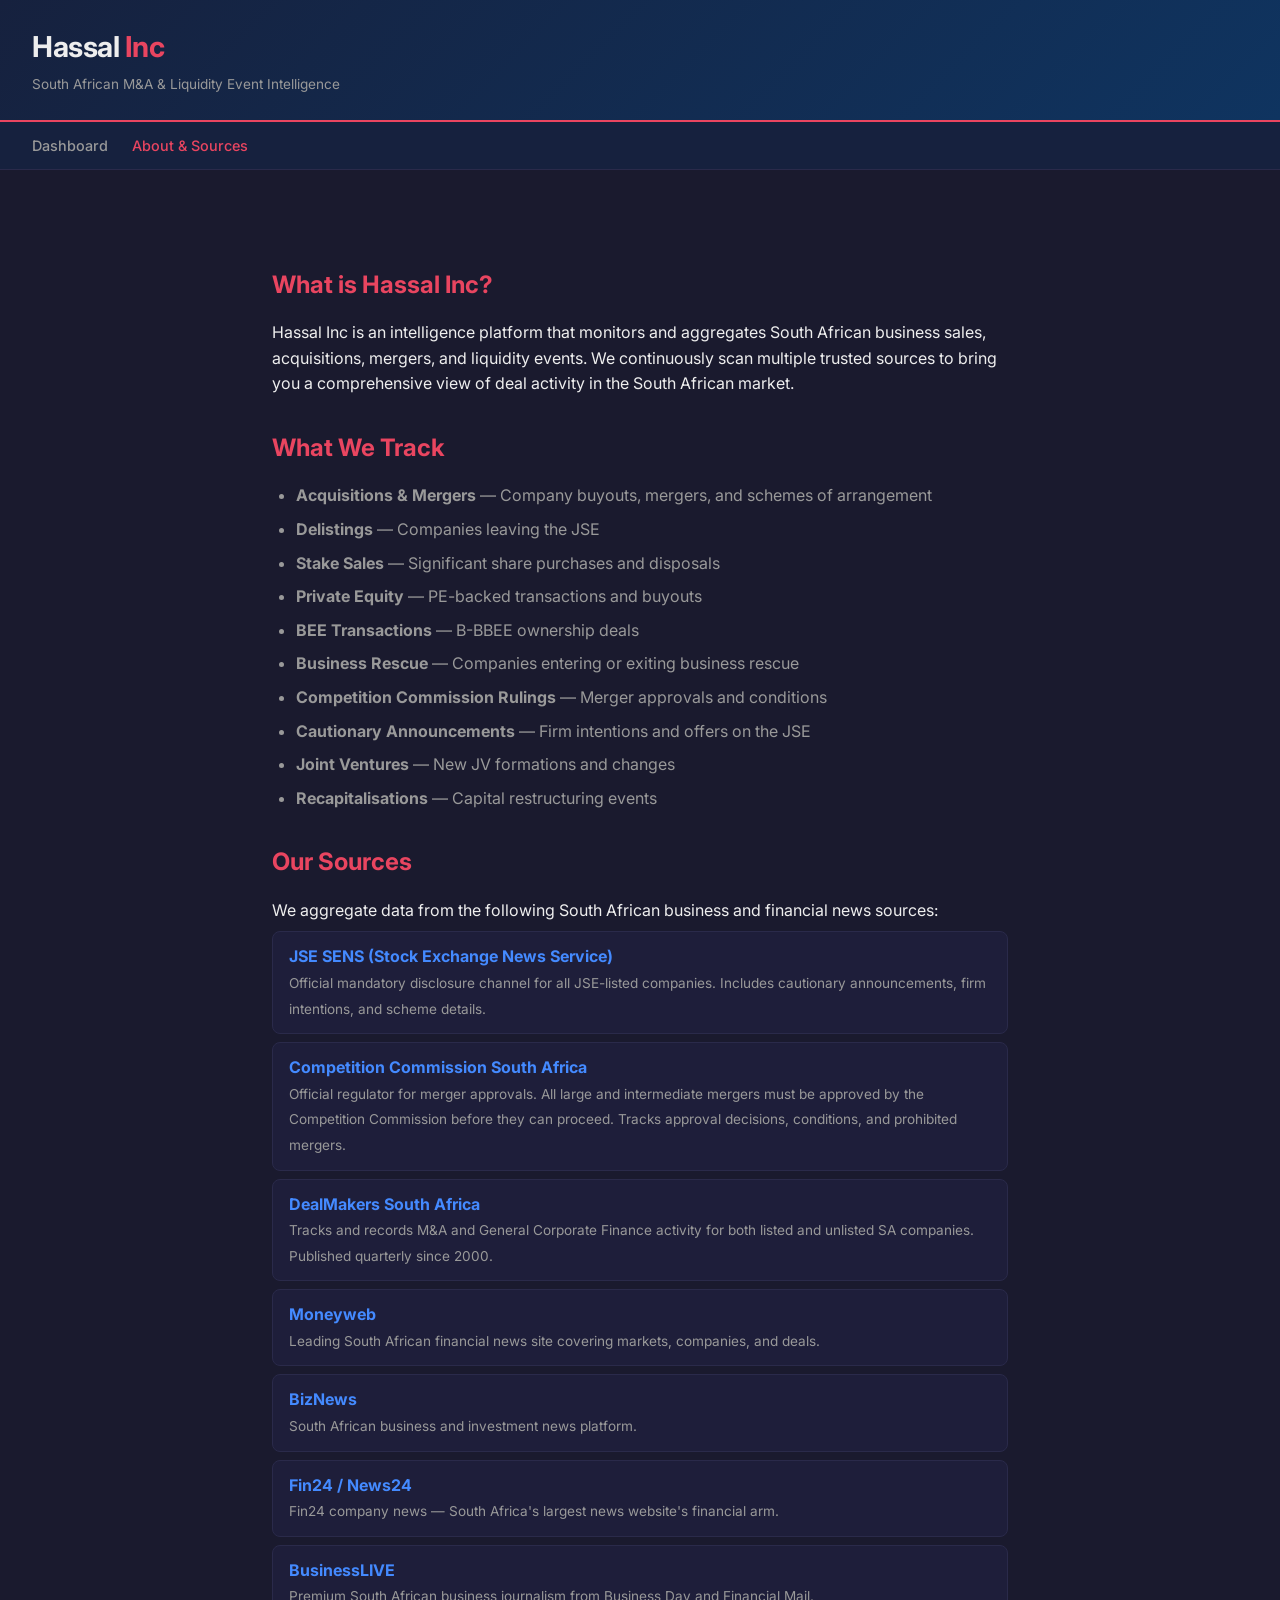
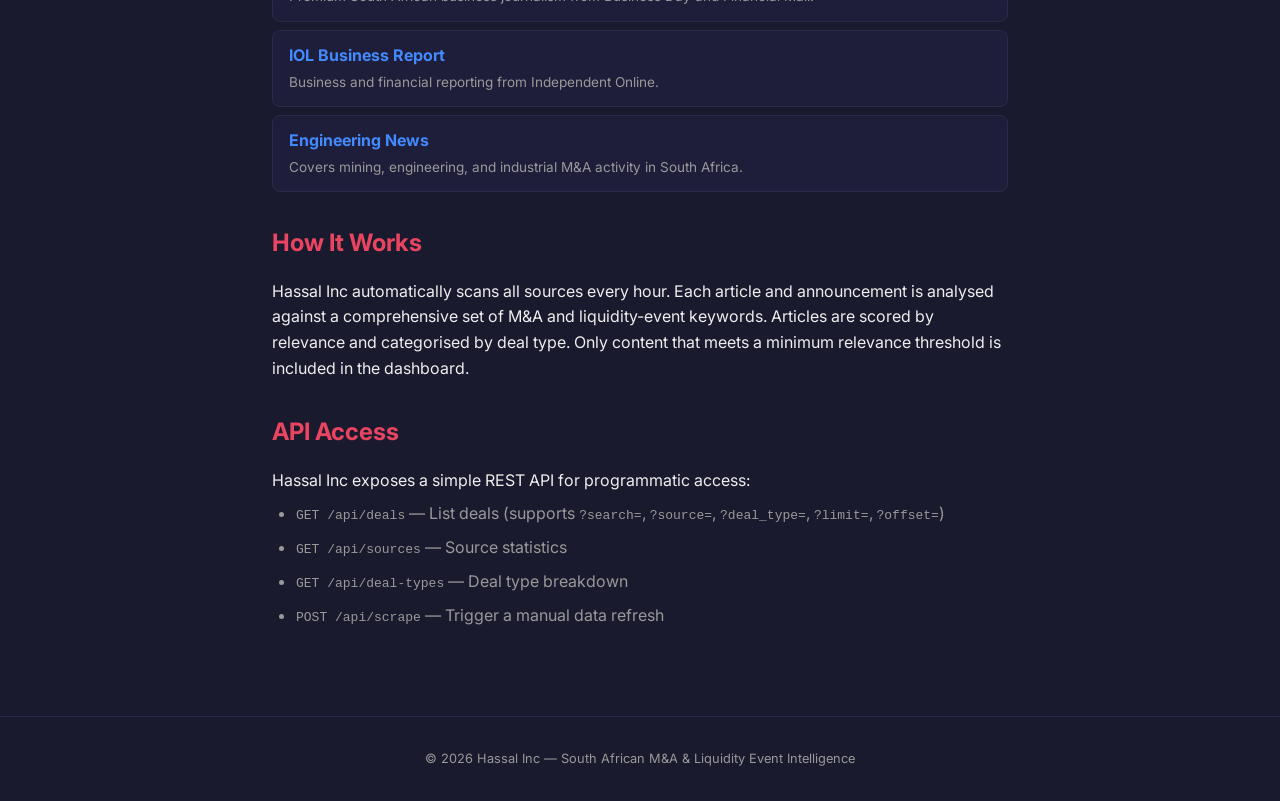
==== templates/about.html @ afd185d8 "Initial commit — Hassal Inc SA M&A Monitor FastAPI web app that scrapes South African business news " ====
<!DOCTYPE html>
<html lang="en">
<head>
    <meta charset="UTF-8">
    <meta name="viewport" content="width=device-width, initial-scale=1.0">
    <title>About — Hassal Inc</title>
    <link rel="stylesheet" href="/static/style.css">
    <link href="https://fonts.googleapis.com/css2?family=Inter:wght@400;500;600;700&display=swap" rel="stylesheet">
</head>
<body>
    <header class="header">
        <div>
            <h1>Hassal <span>Inc</span></h1>
            <div class="subtitle">South African M&amp;A &amp; Liquidity Event Intelligence</div>
        </div>
    </header>

    <nav>
        <a href="/">Dashboard</a>
        <a href="/about" class="active">About &amp; Sources</a>
    </nav>

    <div class="about-content">
        <h2>What is Hassal Inc?</h2>
        <p>
            Hassal Inc is an intelligence platform that monitors and aggregates South African
            business sales, acquisitions, mergers, and liquidity events. We continuously scan
            multiple trusted sources to bring you a comprehensive view of deal activity in
            the South African market.
        </p>

        <h2>What We Track</h2>
        <ul>
            <li><strong>Acquisitions &amp; Mergers</strong> — Company buyouts, mergers, and schemes of arrangement</li>
            <li><strong>Delistings</strong> — Companies leaving the JSE</li>
            <li><strong>Stake Sales</strong> — Significant share purchases and disposals</li>
            <li><strong>Private Equity</strong> — PE-backed transactions and buyouts</li>
            <li><strong>BEE Transactions</strong> — B-BBEE ownership deals</li>
            <li><strong>Business Rescue</strong> — Companies entering or exiting business rescue</li>
            <li><strong>Competition Commission Rulings</strong> — Merger approvals and conditions</li>
            <li><strong>Cautionary Announcements</strong> — Firm intentions and offers on the JSE</li>
            <li><strong>Joint Ventures</strong> — New JV formations and changes</li>
            <li><strong>Recapitalisations</strong> — Capital restructuring events</li>
        </ul>

        <h2>Our Sources</h2>
        <p>We aggregate data from the following South African business and financial news sources:</p>

        <a class="source-link" href="https://www.jse.co.za/sens/sens-search" target="_blank">
            <strong>JSE SENS (Stock Exchange News Service)</strong><br>
            <span style="color: var(--text-muted); font-size: 0.85rem;">
                Official mandatory disclosure channel for all JSE-listed companies.
                Includes cautionary announcements, firm intentions, and scheme details.
            </span>
        </a>

        <a class="source-link" href="https://www.compcom.co.za/mergers-and-acquisitions/" target="_blank">
            <strong>Competition Commission South Africa</strong><br>
            <span style="color: var(--text-muted); font-size: 0.85rem;">
                Official regulator for merger approvals. All large and intermediate mergers
                must be approved by the Competition Commission before they can proceed.
                Tracks approval decisions, conditions, and prohibited mergers.
            </span>
        </a>

        <a class="source-link" href="https://www.dealmakerssouthafrica.com/" target="_blank">
            <strong>DealMakers South Africa</strong><br>
            <span style="color: var(--text-muted); font-size: 0.85rem;">
                Tracks and records M&amp;A and General Corporate Finance activity for
                both listed and unlisted SA companies. Published quarterly since 2000.
            </span>
        </a>

        <a class="source-link" href="https://www.moneyweb.co.za/" target="_blank">
            <strong>Moneyweb</strong><br>
            <span style="color: var(--text-muted); font-size: 0.85rem;">
                Leading South African financial news site covering markets, companies, and deals.
            </span>
        </a>

        <a class="source-link" href="https://www.biznews.com/" target="_blank">
            <strong>BizNews</strong><br>
            <span style="color: var(--text-muted); font-size: 0.85rem;">
                South African business and investment news platform.
            </span>
        </a>

        <a class="source-link" href="https://www.news24.com/fin24/companies" target="_blank">
            <strong>Fin24 / News24</strong><br>
            <span style="color: var(--text-muted); font-size: 0.85rem;">
                Fin24 company news — South Africa's largest news website's financial arm.
            </span>
        </a>

        <a class="source-link" href="https://www.businesslive.co.za/" target="_blank">
            <strong>BusinessLIVE</strong><br>
            <span style="color: var(--text-muted); font-size: 0.85rem;">
                Premium South African business journalism from Business Day and Financial Mail.
            </span>
        </a>

        <a class="source-link" href="https://www.iol.co.za/business-report" target="_blank">
            <strong>IOL Business Report</strong><br>
            <span style="color: var(--text-muted); font-size: 0.85rem;">
                Business and financial reporting from Independent Online.
            </span>
        </a>

        <a class="source-link" href="https://www.engineeringnews.co.za/" target="_blank">
            <strong>Engineering News</strong><br>
            <span style="color: var(--text-muted); font-size: 0.85rem;">
                Covers mining, engineering, and industrial M&amp;A activity in South Africa.
            </span>
        </a>

        <h2>How It Works</h2>
        <p>
            Hassal Inc automatically scans all sources every hour. Each article and announcement
            is analysed against a comprehensive set of M&amp;A and liquidity-event keywords.
            Articles are scored by relevance and categorised by deal type. Only content that
            meets a minimum relevance threshold is included in the dashboard.
        </p>

        <h2>API Access</h2>
        <p>Hassal Inc exposes a simple REST API for programmatic access:</p>
        <ul>
            <li><code>GET /api/deals</code> — List deals (supports <code>?search=</code>, <code>?source=</code>, <code>?deal_type=</code>, <code>?limit=</code>, <code>?offset=</code>)</li>
            <li><code>GET /api/sources</code> — Source statistics</li>
            <li><code>GET /api/deal-types</code> — Deal type breakdown</li>
            <li><code>POST /api/scrape</code> — Trigger a manual data refresh</li>
        </ul>
    </div>

    <footer class="footer">
        <p>&copy; 2026 Hassal Inc &mdash; South African M&amp;A &amp; Liquidity Event Intelligence</p>
    </footer>
</body>
</html>
---- static/style.css ----
:root {
    --primary: #1a1a2e;
    --secondary: #16213e;
    --accent: #0f3460;
    --highlight: #e94560;
    --text: #eee;
    --text-muted: #999;
    --card-bg: #1e1e3a;
    --border: #2a2a4a;
    --green: #00c853;
    --orange: #ff9100;
    --blue: #448aff;
}

* { margin: 0; padding: 0; box-sizing: border-box; }

body {
    font-family: 'Inter', -apple-system, BlinkMacSystemFont, 'Segoe UI', sans-serif;
    background: var(--primary);
    color: var(--text);
    line-height: 1.6;
}

a { color: var(--blue); text-decoration: none; }
a:hover { text-decoration: underline; }

/* Header */
.header {
    background: linear-gradient(135deg, var(--secondary), var(--accent));
    border-bottom: 2px solid var(--highlight);
    padding: 1.5rem 2rem;
    display: flex;
    justify-content: space-between;
    align-items: center;
}

.header h1 {
    font-size: 1.8rem;
    font-weight: 700;
    letter-spacing: -0.5px;
}

.header h1 span {
    color: var(--highlight);
}

.header .subtitle {
    color: var(--text-muted);
    font-size: 0.85rem;
    margin-top: 0.25rem;
}

.header-right {
    text-align: right;
    font-size: 0.85rem;
    color: var(--text-muted);
}

.header-right .last-updated {
    margin-bottom: 0.5rem;
}

.btn {
    display: inline-block;
    padding: 0.5rem 1.2rem;
    border-radius: 6px;
    border: none;
    cursor: pointer;
    font-size: 0.85rem;
    font-weight: 600;
    transition: all 0.2s;
}

.btn-primary {
    background: var(--highlight);
    color: white;
}

.btn-primary:hover {
    background: #d63050;
    text-decoration: none;
}

.btn-outline {
    background: transparent;
    border: 1px solid var(--border);
    color: var(--text);
}

.btn-outline:hover {
    border-color: var(--highlight);
}

/* Nav */
nav {
    background: var(--secondary);
    padding: 0.75rem 2rem;
    display: flex;
    gap: 1.5rem;
    border-bottom: 1px solid var(--border);
}

nav a {
    color: var(--text-muted);
    font-size: 0.9rem;
    font-weight: 500;
    transition: color 0.2s;
}

nav a:hover, nav a.active {
    color: var(--highlight);
    text-decoration: none;
}

/* Stats bar */
.stats-bar {
    display: grid;
    grid-template-columns: repeat(auto-fit, minmax(200px, 1fr));
    gap: 1rem;
    padding: 1.5rem 2rem;
}

.stat-card {
    background: var(--card-bg);
    border: 1px solid var(--border);
    border-radius: 10px;
    padding: 1.25rem;
    text-align: center;
}

.stat-card .number {
    font-size: 2rem;
    font-weight: 700;
    color: var(--highlight);
}

.stat-card .label {
    font-size: 0.8rem;
    color: var(--text-muted);
    text-transform: uppercase;
    letter-spacing: 0.5px;
    margin-top: 0.25rem;
}

/* Main content */
.container {
    max-width: 1400px;
    margin: 0 auto;
    padding: 1.5rem 2rem;
}

/* Filters */
.filters {
    display: flex;
    gap: 1rem;
    margin-bottom: 1.5rem;
    flex-wrap: wrap;
    align-items: center;
}

.filters input,
.filters select {
    background: var(--card-bg);
    border: 1px solid var(--border);
    color: var(--text);
    padding: 0.6rem 1rem;
    border-radius: 8px;
    font-size: 0.9rem;
}

.filters input:focus,
.filters select:focus {
    outline: none;
    border-color: var(--highlight);
}

.filters input {
    flex: 1;
    min-width: 250px;
}

/* Deal cards */
.deals-grid {
    display: flex;
    flex-direction: column;
    gap: 1rem;
}

.deal-card {
    background: var(--card-bg);
    border: 1px solid var(--border);
    border-radius: 10px;
    padding: 1.25rem 1.5rem;
    transition: border-color 0.2s, transform 0.1s;
}

.deal-card:hover {
    border-color: var(--highlight);
    transform: translateY(-1px);
}

.deal-card .deal-header {
    display: flex;
    justify-content: space-between;
    align-items: flex-start;
    gap: 1rem;
    margin-bottom: 0.75rem;
}

.deal-card .deal-title {
    font-size: 1.05rem;
    font-weight: 600;
    flex: 1;
}

.deal-card .deal-title a {
    color: var(--text);
}

.deal-card .deal-title a:hover {
    color: var(--highlight);
}

.deal-card .deal-meta {
    display: flex;
    gap: 0.75rem;
    flex-wrap: wrap;
    margin-bottom: 0.5rem;
}

.badge {
    display: inline-block;
    padding: 0.2rem 0.6rem;
    border-radius: 4px;
    font-size: 0.75rem;
    font-weight: 600;
    text-transform: uppercase;
    letter-spacing: 0.3px;
}

.badge-type {
    background: rgba(233, 69, 96, 0.15);
    color: var(--highlight);
    border: 1px solid rgba(233, 69, 96, 0.3);
}

.badge-source {
    background: rgba(68, 138, 255, 0.15);
    color: var(--blue);
    border: 1px solid rgba(68, 138, 255, 0.3);
}

.badge-score {
    background: rgba(0, 200, 83, 0.15);
    color: var(--green);
    border: 1px solid rgba(0, 200, 83, 0.3);
}

.deal-card .deal-summary {
    color: var(--text-muted);
    font-size: 0.9rem;
    line-height: 1.5;
    margin-bottom: 0.5rem;
}

.deal-card .deal-footer {
    display: flex;
    justify-content: space-between;
    align-items: center;
    font-size: 0.8rem;
    color: var(--text-muted);
}

.deal-card .companies {
    color: var(--orange);
    font-weight: 500;
}

.deal-card .keywords {
    font-size: 0.78rem;
    color: var(--text-muted);
    opacity: 0.7;
}

/* Sources sidebar / section */
.layout {
    display: grid;
    grid-template-columns: 1fr 300px;
    gap: 2rem;
}

.sidebar {
    position: sticky;
    top: 1rem;
    height: fit-content;
}

.sidebar-card {
    background: var(--card-bg);
    border: 1px solid var(--border);
    border-radius: 10px;
    padding: 1.25rem;
    margin-bottom: 1rem;
}

.sidebar-card h3 {
    font-size: 0.9rem;
    text-transform: uppercase;
    letter-spacing: 0.5px;
    color: var(--text-muted);
    margin-bottom: 1rem;
    padding-bottom: 0.5rem;
    border-bottom: 1px solid var(--border);
}

.source-item {
    display: flex;
    justify-content: space-between;
    padding: 0.5rem 0;
    border-bottom: 1px solid rgba(42, 42, 74, 0.5);
    font-size: 0.85rem;
}

.source-item:last-child { border-bottom: none; }

.source-item .count {
    color: var(--highlight);
    font-weight: 600;
}

/* About page */
.about-content {
    max-width: 800px;
    margin: 2rem auto;
    padding: 2rem;
}

.about-content h2 {
    color: var(--highlight);
    margin: 2rem 0 1rem;
}

.about-content ul {
    padding-left: 1.5rem;
    margin: 0.5rem 0;
}

.about-content li {
    margin: 0.5rem 0;
    color: var(--text-muted);
}

.source-link {
    display: block;
    padding: 0.75rem 1rem;
    background: var(--card-bg);
    border: 1px solid var(--border);
    border-radius: 8px;
    margin: 0.5rem 0;
    transition: border-color 0.2s;
}

.source-link:hover {
    border-color: var(--highlight);
    text-decoration: none;
}

/* Footer */
.footer {
    text-align: center;
    padding: 2rem;
    color: var(--text-muted);
    font-size: 0.8rem;
    border-top: 1px solid var(--border);
    margin-top: 3rem;
}

/* Responsive */
@media (max-width: 900px) {
    .layout {
        grid-template-columns: 1fr;
    }
    .header {
        flex-direction: column;
        gap: 1rem;
    }
    .header-right { text-align: left; }
    .stats-bar { grid-template-columns: repeat(2, 1fr); }
}

@media (max-width: 600px) {
    .stats-bar { grid-template-columns: 1fr; }
    .filters { flex-direction: column; }
    .container { padding: 1rem; }
}

/* Loading spinner */
.spinner {
    display: inline-block;
    width: 16px;
    height: 16px;
    border: 2px solid var(--border);
    border-top-color: var(--highlight);
    border-radius: 50%;
    animation: spin 0.6s linear infinite;
    margin-left: 0.5rem;
    vertical-align: middle;
}

@keyframes spin {
    to { transform: rotate(360deg); }
}

/* Empty state */
.empty-state {
    text-align: center;
    padding: 4rem 2rem;
    color: var(--text-muted);
}

.empty-state h3 {
    font-size: 1.2rem;
    margin-bottom: 0.5rem;
    color: var(--text);
}
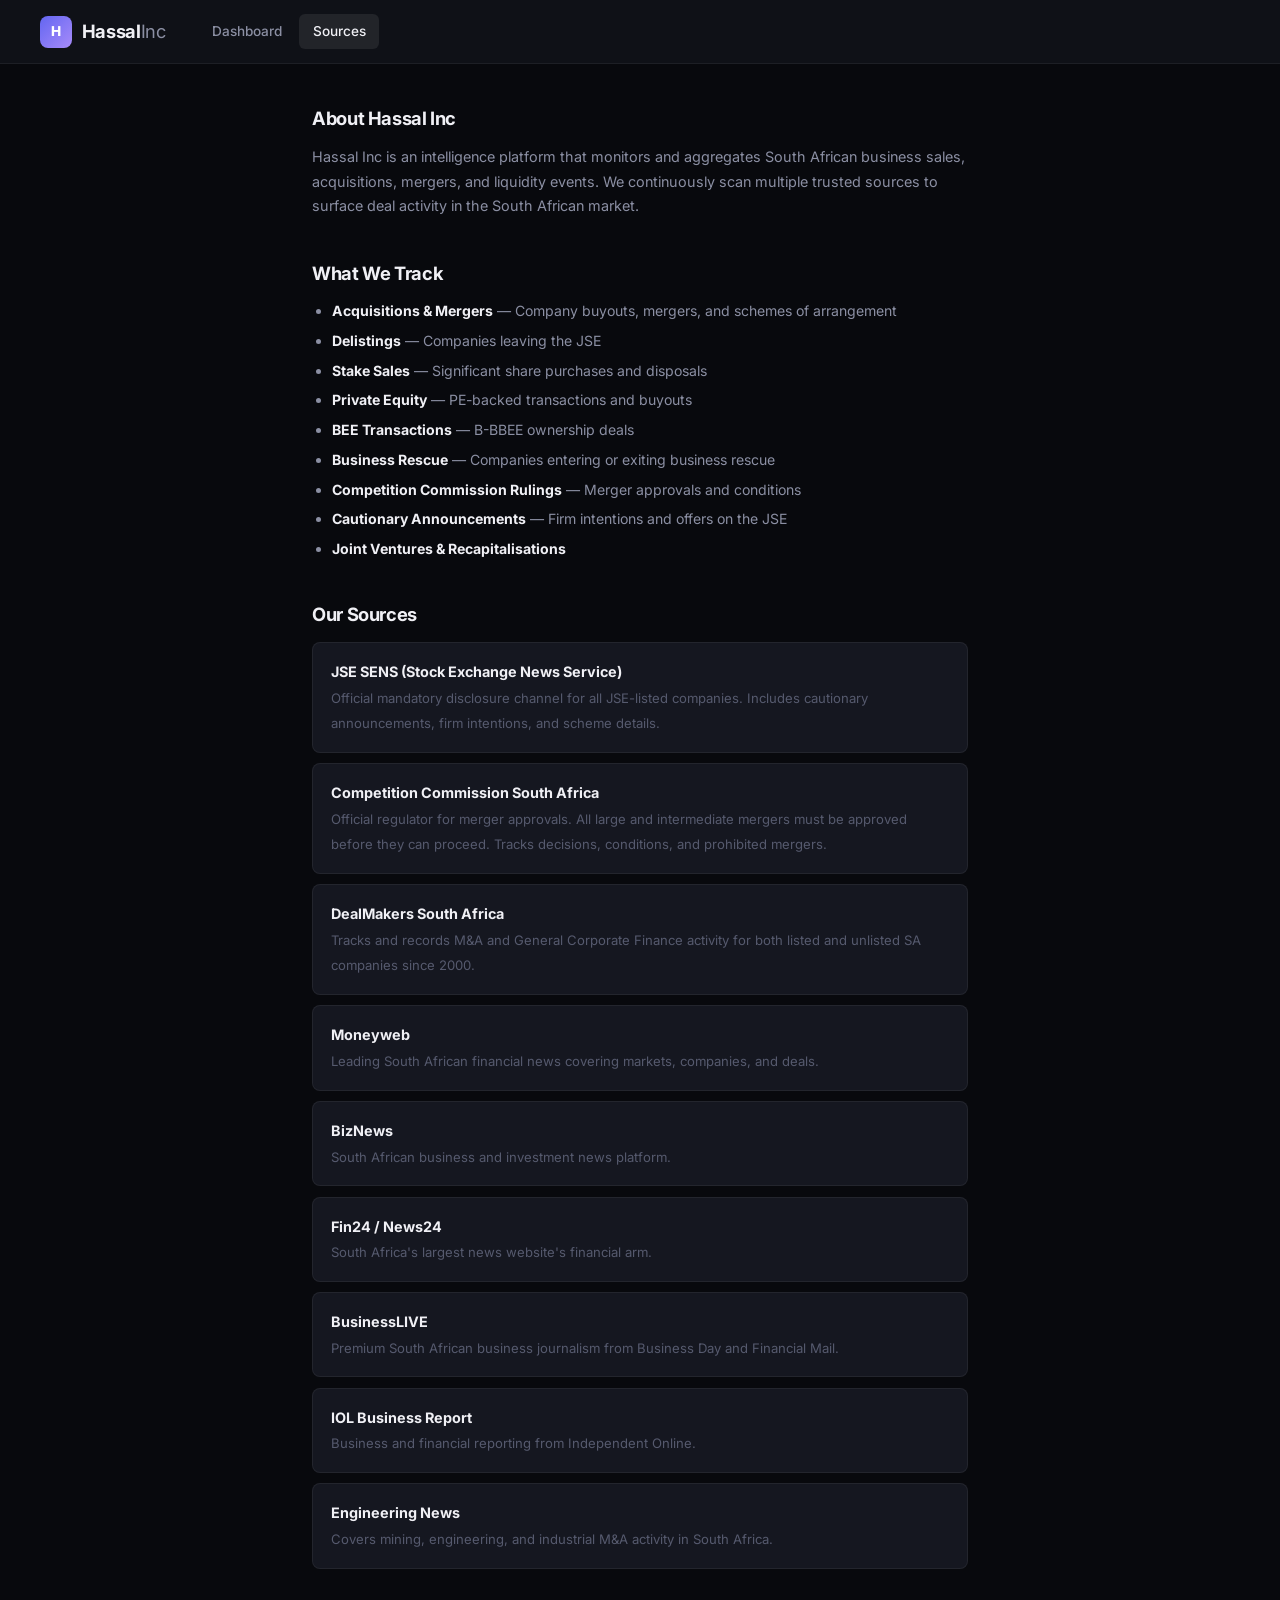
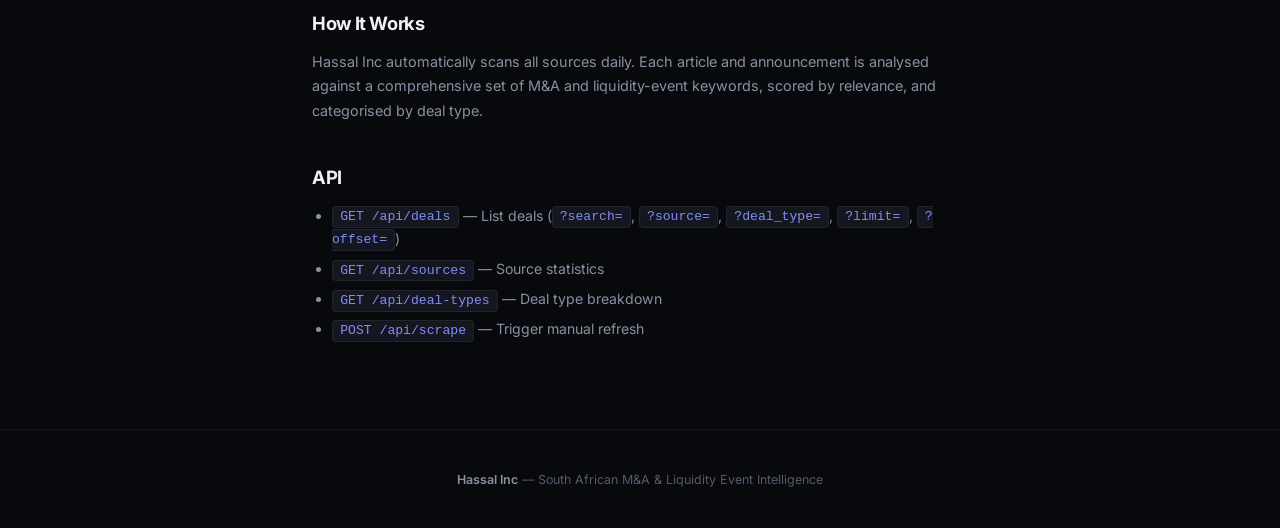
==== commit 3c74e618: "Redesign UI: dark modern dashboard with polished layout - New colour palette (deep navy/slate with i" ====
--- a/templates/about.html
+++ b/templates/about.html
@@ -3,136 +3,109 @@
 <head>
     <meta charset="UTF-8">
     <meta name="viewport" content="width=device-width, initial-scale=1.0">
-    <title>About — Hassal Inc</title>
+    <title>Sources — Hassal Inc</title>
     <link rel="stylesheet" href="/static/style.css">
-    <link href="https://fonts.googleapis.com/css2?family=Inter:wght@400;500;600;700&display=swap" rel="stylesheet">
 </head>
 <body>
     <header class="header">
-        <div>
-            <h1>Hassal <span>Inc</span></h1>
-            <div class="subtitle">South African M&amp;A &amp; Liquidity Event Intelligence</div>
+        <div class="header-left">
+            <a href="/" class="logo">
+                <div class="logo-mark">H</div>
+                <div class="logo-text">Hassal<span>Inc</span></div>
+            </a>
+            <nav>
+                <a href="/">Dashboard</a>
+                <a href="/about" class="active">Sources</a>
+            </nav>
         </div>
     </header>
 
-    <nav>
-        <a href="/">Dashboard</a>
-        <a href="/about" class="active">About &amp; Sources</a>
-    </nav>
-
     <div class="about-content">
-        <h2>What is Hassal Inc?</h2>
+        <h2>About Hassal Inc</h2>
         <p>
             Hassal Inc is an intelligence platform that monitors and aggregates South African
             business sales, acquisitions, mergers, and liquidity events. We continuously scan
-            multiple trusted sources to bring you a comprehensive view of deal activity in
-            the South African market.
+            multiple trusted sources to surface deal activity in the South African market.
         </p>
 
         <h2>What We Track</h2>
         <ul>
-            <li><strong>Acquisitions &amp; Mergers</strong> — Company buyouts, mergers, and schemes of arrangement</li>
-            <li><strong>Delistings</strong> — Companies leaving the JSE</li>
-            <li><strong>Stake Sales</strong> — Significant share purchases and disposals</li>
-            <li><strong>Private Equity</strong> — PE-backed transactions and buyouts</li>
-            <li><strong>BEE Transactions</strong> — B-BBEE ownership deals</li>
-            <li><strong>Business Rescue</strong> — Companies entering or exiting business rescue</li>
-            <li><strong>Competition Commission Rulings</strong> — Merger approvals and conditions</li>
-            <li><strong>Cautionary Announcements</strong> — Firm intentions and offers on the JSE</li>
-            <li><strong>Joint Ventures</strong> — New JV formations and changes</li>
-            <li><strong>Recapitalisations</strong> — Capital restructuring events</li>
+            <li><strong>Acquisitions &amp; Mergers</strong> &mdash; Company buyouts, mergers, and schemes of arrangement</li>
+            <li><strong>Delistings</strong> &mdash; Companies leaving the JSE</li>
+            <li><strong>Stake Sales</strong> &mdash; Significant share purchases and disposals</li>
+            <li><strong>Private Equity</strong> &mdash; PE-backed transactions and buyouts</li>
+            <li><strong>BEE Transactions</strong> &mdash; B-BBEE ownership deals</li>
+            <li><strong>Business Rescue</strong> &mdash; Companies entering or exiting business rescue</li>
+            <li><strong>Competition Commission Rulings</strong> &mdash; Merger approvals and conditions</li>
+            <li><strong>Cautionary Announcements</strong> &mdash; Firm intentions and offers on the JSE</li>
+            <li><strong>Joint Ventures &amp; Recapitalisations</strong></li>
         </ul>
 
         <h2>Our Sources</h2>
-        <p>We aggregate data from the following South African business and financial news sources:</p>
 
         <a class="source-link" href="https://www.jse.co.za/sens/sens-search" target="_blank">
             <strong>JSE SENS (Stock Exchange News Service)</strong><br>
-            <span style="color: var(--text-muted); font-size: 0.85rem;">
-                Official mandatory disclosure channel for all JSE-listed companies.
-                Includes cautionary announcements, firm intentions, and scheme details.
-            </span>
+            <span>Official mandatory disclosure channel for all JSE-listed companies. Includes cautionary announcements, firm intentions, and scheme details.</span>
         </a>
 
         <a class="source-link" href="https://www.compcom.co.za/mergers-and-acquisitions/" target="_blank">
             <strong>Competition Commission South Africa</strong><br>
-            <span style="color: var(--text-muted); font-size: 0.85rem;">
-                Official regulator for merger approvals. All large and intermediate mergers
-                must be approved by the Competition Commission before they can proceed.
-                Tracks approval decisions, conditions, and prohibited mergers.
-            </span>
+            <span>Official regulator for merger approvals. All large and intermediate mergers must be approved before they can proceed. Tracks decisions, conditions, and prohibited mergers.</span>
         </a>
 
         <a class="source-link" href="https://www.dealmakerssouthafrica.com/" target="_blank">
             <strong>DealMakers South Africa</strong><br>
-            <span style="color: var(--text-muted); font-size: 0.85rem;">
-                Tracks and records M&amp;A and General Corporate Finance activity for
-                both listed and unlisted SA companies. Published quarterly since 2000.
-            </span>
+            <span>Tracks and records M&amp;A and General Corporate Finance activity for both listed and unlisted SA companies since 2000.</span>
         </a>
 
         <a class="source-link" href="https://www.moneyweb.co.za/" target="_blank">
             <strong>Moneyweb</strong><br>
-            <span style="color: var(--text-muted); font-size: 0.85rem;">
-                Leading South African financial news site covering markets, companies, and deals.
-            </span>
+            <span>Leading South African financial news covering markets, companies, and deals.</span>
         </a>
 
         <a class="source-link" href="https://www.biznews.com/" target="_blank">
             <strong>BizNews</strong><br>
-            <span style="color: var(--text-muted); font-size: 0.85rem;">
-                South African business and investment news platform.
-            </span>
+            <span>South African business and investment news platform.</span>
         </a>
 
         <a class="source-link" href="https://www.news24.com/fin24/companies" target="_blank">
             <strong>Fin24 / News24</strong><br>
-            <span style="color: var(--text-muted); font-size: 0.85rem;">
-                Fin24 company news — South Africa's largest news website's financial arm.
-            </span>
+            <span>South Africa's largest news website's financial arm.</span>
         </a>
 
         <a class="source-link" href="https://www.businesslive.co.za/" target="_blank">
             <strong>BusinessLIVE</strong><br>
-            <span style="color: var(--text-muted); font-size: 0.85rem;">
-                Premium South African business journalism from Business Day and Financial Mail.
-            </span>
+            <span>Premium South African business journalism from Business Day and Financial Mail.</span>
         </a>
 
         <a class="source-link" href="https://www.iol.co.za/business-report" target="_blank">
             <strong>IOL Business Report</strong><br>
-            <span style="color: var(--text-muted); font-size: 0.85rem;">
-                Business and financial reporting from Independent Online.
-            </span>
+            <span>Business and financial reporting from Independent Online.</span>
         </a>
 
         <a class="source-link" href="https://www.engineeringnews.co.za/" target="_blank">
             <strong>Engineering News</strong><br>
-            <span style="color: var(--text-muted); font-size: 0.85rem;">
-                Covers mining, engineering, and industrial M&amp;A activity in South Africa.
-            </span>
+            <span>Covers mining, engineering, and industrial M&amp;A activity in South Africa.</span>
         </a>
 
         <h2>How It Works</h2>
         <p>
-            Hassal Inc automatically scans all sources every hour. Each article and announcement
-            is analysed against a comprehensive set of M&amp;A and liquidity-event keywords.
-            Articles are scored by relevance and categorised by deal type. Only content that
-            meets a minimum relevance threshold is included in the dashboard.
+            Hassal Inc automatically scans all sources daily. Each article and announcement
+            is analysed against a comprehensive set of M&amp;A and liquidity-event keywords,
+            scored by relevance, and categorised by deal type.
         </p>
 
-        <h2>API Access</h2>
-        <p>Hassal Inc exposes a simple REST API for programmatic access:</p>
+        <h2>API</h2>
         <ul>
-            <li><code>GET /api/deals</code> — List deals (supports <code>?search=</code>, <code>?source=</code>, <code>?deal_type=</code>, <code>?limit=</code>, <code>?offset=</code>)</li>
-            <li><code>GET /api/sources</code> — Source statistics</li>
-            <li><code>GET /api/deal-types</code> — Deal type breakdown</li>
-            <li><code>POST /api/scrape</code> — Trigger a manual data refresh</li>
+            <li><code>GET /api/deals</code> &mdash; List deals (<code>?search=</code>, <code>?source=</code>, <code>?deal_type=</code>, <code>?limit=</code>, <code>?offset=</code>)</li>
+            <li><code>GET /api/sources</code> &mdash; Source statistics</li>
+            <li><code>GET /api/deal-types</code> &mdash; Deal type breakdown</li>
+            <li><code>POST /api/scrape</code> &mdash; Trigger manual refresh</li>
         </ul>
     </div>
 
     <footer class="footer">
-        <p>&copy; 2026 Hassal Inc &mdash; South African M&amp;A &amp; Liquidity Event Intelligence</p>
+        <p><span class="footer-brand">Hassal Inc</span> &mdash; South African M&amp;A &amp; Liquidity Event Intelligence</p>
     </footer>
 </body>
 </html>
--- a/static/style.css
+++ b/static/style.css
@@ -1,425 +1,750 @@
+@import url('https://fonts.googleapis.com/css2?family=Inter:wght@300;400;500;600;700;800&display=swap');
+
 :root {
-    --primary: #1a1a2e;
-    --secondary: #16213e;
-    --accent: #0f3460;
-    --highlight: #e94560;
-    --text: #eee;
-    --text-muted: #999;
-    --card-bg: #1e1e3a;
-    --border: #2a2a4a;
-    --green: #00c853;
-    --orange: #ff9100;
-    --blue: #448aff;
+    --bg: #08090d;
+    --bg-elevated: #0f1117;
+    --bg-card: #151720;
+    --bg-card-hover: #1a1d2b;
+    --bg-input: #111320;
+    --border: rgba(255,255,255,0.06);
+    --border-hover: rgba(255,255,255,0.12);
+    --text: #f0f0f5;
+    --text-secondary: #8b8fa3;
+    --text-tertiary: #565a6e;
+    --accent: #6366f1;
+    --accent-glow: rgba(99,102,241,0.15);
+    --accent-hover: #818cf8;
+    --red: #f43f5e;
+    --red-bg: rgba(244,63,94,0.1);
+    --red-border: rgba(244,63,94,0.2);
+    --green: #10b981;
+    --green-bg: rgba(16,185,129,0.1);
+    --green-border: rgba(16,185,129,0.2);
+    --amber: #f59e0b;
+    --amber-bg: rgba(245,158,11,0.1);
+    --amber-border: rgba(245,158,11,0.2);
+    --blue: #3b82f6;
+    --blue-bg: rgba(59,130,246,0.1);
+    --blue-border: rgba(59,130,246,0.2);
+    --purple: #a78bfa;
+    --purple-bg: rgba(167,139,250,0.1);
+    --purple-border: rgba(167,139,250,0.2);
+    --radius: 12px;
+    --radius-sm: 8px;
+    --radius-xs: 6px;
+    --shadow: 0 1px 3px rgba(0,0,0,0.3), 0 1px 2px rgba(0,0,0,0.2);
+    --shadow-lg: 0 10px 40px rgba(0,0,0,0.4);
 }
 
 * { margin: 0; padding: 0; box-sizing: border-box; }
 
 body {
-    font-family: 'Inter', -apple-system, BlinkMacSystemFont, 'Segoe UI', sans-serif;
-    background: var(--primary);
+    font-family: 'Inter', -apple-system, BlinkMacSystemFont, sans-serif;
+    background: var(--bg);
     color: var(--text);
     line-height: 1.6;
-}
-
-a { color: var(--blue); text-decoration: none; }
-a:hover { text-decoration: underline; }
-
-/* Header */
+    -webkit-font-smoothing: antialiased;
+    -moz-osx-font-smoothing: grayscale;
+}
+
+a { color: var(--accent-hover); text-decoration: none; transition: color 0.15s; }
+a:hover { color: var(--text); }
+
+/* ═══ HEADER ═══ */
 .header {
-    background: linear-gradient(135deg, var(--secondary), var(--accent));
-    border-bottom: 2px solid var(--highlight);
-    padding: 1.5rem 2rem;
+    background: var(--bg-elevated);
+    border-bottom: 1px solid var(--border);
+    padding: 0 2.5rem;
+    height: 64px;
     display: flex;
     justify-content: space-between;
     align-items: center;
-}
-
-.header h1 {
-    font-size: 1.8rem;
+    position: sticky;
+    top: 0;
+    z-index: 100;
+    backdrop-filter: blur(12px);
+    -webkit-backdrop-filter: blur(12px);
+}
+
+.header-left {
+    display: flex;
+    align-items: center;
+    gap: 2rem;
+}
+
+.logo {
+    display: flex;
+    align-items: center;
+    gap: 0.6rem;
+}
+
+.logo-mark {
+    width: 32px;
+    height: 32px;
+    background: linear-gradient(135deg, var(--accent), #a78bfa);
+    border-radius: 8px;
+    display: flex;
+    align-items: center;
+    justify-content: center;
+    font-weight: 800;
+    font-size: 0.85rem;
+    color: white;
+    letter-spacing: -0.5px;
+}
+
+.logo-text {
+    font-size: 1.15rem;
     font-weight: 700;
-    letter-spacing: -0.5px;
-}
-
-.header h1 span {
-    color: var(--highlight);
-}
-
-.header .subtitle {
-    color: var(--text-muted);
+    letter-spacing: -0.3px;
+    color: var(--text);
+}
+
+.logo-text span {
+    font-weight: 400;
+    color: var(--text-secondary);
+}
+
+nav {
+    display: flex;
+    gap: 0.25rem;
+}
+
+nav a {
+    color: var(--text-secondary);
     font-size: 0.85rem;
-    margin-top: 0.25rem;
+    font-weight: 500;
+    padding: 0.4rem 0.85rem;
+    border-radius: var(--radius-xs);
+    transition: all 0.15s;
+}
+
+nav a:hover {
+    color: var(--text);
+    background: rgba(255,255,255,0.05);
+}
+
+nav a.active {
+    color: var(--text);
+    background: rgba(255,255,255,0.08);
 }
 
 .header-right {
-    text-align: right;
-    font-size: 0.85rem;
-    color: var(--text-muted);
-}
-
-.header-right .last-updated {
-    margin-bottom: 0.5rem;
+    display: flex;
+    align-items: center;
+    gap: 1rem;
+}
+
+.last-updated {
+    font-size: 0.78rem;
+    color: var(--text-tertiary);
 }
 
 .btn {
-    display: inline-block;
-    padding: 0.5rem 1.2rem;
-    border-radius: 6px;
+    display: inline-flex;
+    align-items: center;
+    gap: 0.4rem;
+    padding: 0.5rem 1rem;
+    border-radius: var(--radius-sm);
     border: none;
     cursor: pointer;
-    font-size: 0.85rem;
+    font-size: 0.82rem;
     font-weight: 600;
-    transition: all 0.2s;
+    font-family: inherit;
+    transition: all 0.15s;
+    letter-spacing: -0.01em;
 }
 
 .btn-primary {
-    background: var(--highlight);
+    background: var(--accent);
     color: white;
+    box-shadow: 0 1px 2px rgba(99,102,241,0.3), inset 0 1px 0 rgba(255,255,255,0.1);
 }
 
 .btn-primary:hover {
-    background: #d63050;
-    text-decoration: none;
-}
-
-.btn-outline {
-    background: transparent;
-    border: 1px solid var(--border);
-    color: var(--text);
-}
-
-.btn-outline:hover {
-    border-color: var(--highlight);
-}
-
-/* Nav */
-nav {
-    background: var(--secondary);
-    padding: 0.75rem 2rem;
-    display: flex;
-    gap: 1.5rem;
+    background: var(--accent-hover);
+    transform: translateY(-1px);
+    box-shadow: 0 4px 12px rgba(99,102,241,0.3), inset 0 1px 0 rgba(255,255,255,0.1);
+}
+
+.btn-primary:active {
+    transform: translateY(0);
+}
+
+.btn-primary:disabled {
+    opacity: 0.6;
+    cursor: not-allowed;
+    transform: none;
+}
+
+.btn svg {
+    width: 14px;
+    height: 14px;
+}
+
+/* ═══ HERO STATS ═══ */
+.hero {
+    background: var(--bg-elevated);
     border-bottom: 1px solid var(--border);
-}
-
-nav a {
-    color: var(--text-muted);
-    font-size: 0.9rem;
+    padding: 2rem 2.5rem;
+}
+
+.hero-inner {
+    max-width: 1400px;
+    margin: 0 auto;
+}
+
+.hero-title {
+    font-size: 0.75rem;
+    font-weight: 600;
+    text-transform: uppercase;
+    letter-spacing: 0.08em;
+    color: var(--text-tertiary);
+    margin-bottom: 1.25rem;
+}
+
+.stats-grid {
+    display: grid;
+    grid-template-columns: repeat(4, 1fr);
+    gap: 1rem;
+}
+
+.stat {
+    background: var(--bg-card);
+    border: 1px solid var(--border);
+    border-radius: var(--radius);
+    padding: 1.25rem 1.5rem;
+    position: relative;
+    overflow: hidden;
+}
+
+.stat::before {
+    content: '';
+    position: absolute;
+    top: 0;
+    left: 0;
+    right: 0;
+    height: 2px;
+}
+
+.stat:nth-child(1)::before { background: linear-gradient(90deg, var(--accent), transparent); }
+.stat:nth-child(2)::before { background: linear-gradient(90deg, var(--green), transparent); }
+.stat:nth-child(3)::before { background: linear-gradient(90deg, var(--amber), transparent); }
+.stat:nth-child(4)::before { background: linear-gradient(90deg, var(--purple), transparent); }
+
+.stat-value {
+    font-size: 2rem;
+    font-weight: 800;
+    letter-spacing: -0.04em;
+    line-height: 1;
+    margin-bottom: 0.35rem;
+}
+
+.stat:nth-child(1) .stat-value { color: var(--accent-hover); }
+.stat:nth-child(2) .stat-value { color: var(--green); }
+.stat:nth-child(3) .stat-value { color: var(--amber); }
+.stat:nth-child(4) .stat-value { color: var(--purple); }
+
+.stat-label {
+    font-size: 0.78rem;
+    color: var(--text-secondary);
     font-weight: 500;
-    transition: color 0.2s;
-}
-
-nav a:hover, nav a.active {
-    color: var(--highlight);
-    text-decoration: none;
-}
-
-/* Stats bar */
-.stats-bar {
-    display: grid;
-    grid-template-columns: repeat(auto-fit, minmax(200px, 1fr));
-    gap: 1rem;
-    padding: 1.5rem 2rem;
-}
-
-.stat-card {
-    background: var(--card-bg);
-    border: 1px solid var(--border);
-    border-radius: 10px;
-    padding: 1.25rem;
-    text-align: center;
-}
-
-.stat-card .number {
-    font-size: 2rem;
-    font-weight: 700;
-    color: var(--highlight);
-}
-
-.stat-card .label {
-    font-size: 0.8rem;
-    color: var(--text-muted);
-    text-transform: uppercase;
-    letter-spacing: 0.5px;
-    margin-top: 0.25rem;
-}
-
-/* Main content */
+}
+
+/* ═══ MAIN LAYOUT ═══ */
 .container {
     max-width: 1400px;
     margin: 0 auto;
-    padding: 1.5rem 2rem;
-}
-
-/* Filters */
+    padding: 1.5rem 2.5rem 3rem;
+}
+
+.layout {
+    display: grid;
+    grid-template-columns: 1fr 280px;
+    gap: 1.5rem;
+}
+
+/* ═══ FILTERS ═══ */
 .filters {
     display: flex;
-    gap: 1rem;
-    margin-bottom: 1.5rem;
+    gap: 0.75rem;
+    margin-bottom: 1.25rem;
     flex-wrap: wrap;
-    align-items: center;
-}
-
-.filters input,
+}
+
+.filter-input {
+    flex: 1;
+    min-width: 240px;
+    position: relative;
+}
+
+.filter-input svg {
+    position: absolute;
+    left: 0.85rem;
+    top: 50%;
+    transform: translateY(-50%);
+    width: 16px;
+    height: 16px;
+    color: var(--text-tertiary);
+    pointer-events: none;
+}
+
+.filter-input input {
+    width: 100%;
+    background: var(--bg-input);
+    border: 1px solid var(--border);
+    color: var(--text);
+    padding: 0.6rem 0.85rem 0.6rem 2.5rem;
+    border-radius: var(--radius-sm);
+    font-size: 0.85rem;
+    font-family: inherit;
+    transition: all 0.15s;
+}
+
+.filter-input input::placeholder {
+    color: var(--text-tertiary);
+}
+
+.filter-input input:focus {
+    outline: none;
+    border-color: var(--accent);
+    box-shadow: 0 0 0 3px var(--accent-glow);
+}
+
 .filters select {
-    background: var(--card-bg);
-    border: 1px solid var(--border);
-    color: var(--text);
-    padding: 0.6rem 1rem;
-    border-radius: 8px;
-    font-size: 0.9rem;
-}
-
-.filters input:focus,
+    background: var(--bg-input);
+    border: 1px solid var(--border);
+    color: var(--text-secondary);
+    padding: 0.6rem 2rem 0.6rem 0.85rem;
+    border-radius: var(--radius-sm);
+    font-size: 0.85rem;
+    font-family: inherit;
+    cursor: pointer;
+    appearance: none;
+    background-image: url("data:image/svg+xml,%3Csvg xmlns='http://www.w3.org/2000/svg' width='12' height='12' viewBox='0 0 24 24' fill='none' stroke='%23565a6e' stroke-width='2' stroke-linecap='round' stroke-linejoin='round'%3E%3Cpath d='m6 9 6 6 6-6'/%3E%3C/svg%3E");
+    background-repeat: no-repeat;
+    background-position: right 0.7rem center;
+    transition: all 0.15s;
+}
+
 .filters select:focus {
     outline: none;
-    border-color: var(--highlight);
-}
-
-.filters input {
-    flex: 1;
-    min-width: 250px;
-}
-
-/* Deal cards */
-.deals-grid {
+    border-color: var(--accent);
+    box-shadow: 0 0 0 3px var(--accent-glow);
+}
+
+/* ═══ DEAL CARDS ═══ */
+.deals-list {
     display: flex;
     flex-direction: column;
+    gap: 0.5rem;
+}
+
+.deal {
+    background: var(--bg-card);
+    border: 1px solid var(--border);
+    border-radius: var(--radius);
+    padding: 1.15rem 1.35rem;
+    transition: all 0.2s;
+    position: relative;
+}
+
+.deal:hover {
+    background: var(--bg-card-hover);
+    border-color: var(--border-hover);
+}
+
+.deal-top {
+    display: flex;
+    align-items: flex-start;
+    justify-content: space-between;
     gap: 1rem;
-}
-
-.deal-card {
-    background: var(--card-bg);
-    border: 1px solid var(--border);
-    border-radius: 10px;
-    padding: 1.25rem 1.5rem;
-    transition: border-color 0.2s, transform 0.1s;
-}
-
-.deal-card:hover {
-    border-color: var(--highlight);
-    transform: translateY(-1px);
-}
-
-.deal-card .deal-header {
+    margin-bottom: 0.5rem;
+}
+
+.deal-title {
+    font-size: 0.95rem;
+    font-weight: 600;
+    line-height: 1.4;
+    letter-spacing: -0.01em;
+}
+
+.deal-title a {
+    color: var(--text);
+    transition: color 0.15s;
+}
+
+.deal-title a:hover {
+    color: var(--accent-hover);
+}
+
+.deal-score {
+    flex-shrink: 0;
+    width: 32px;
+    height: 32px;
+    border-radius: 50%;
+    display: flex;
+    align-items: center;
+    justify-content: center;
+    font-size: 0.72rem;
+    font-weight: 700;
+    background: var(--green-bg);
+    color: var(--green);
+    border: 1px solid var(--green-border);
+}
+
+.deal-score.high {
+    background: var(--accent-glow);
+    color: var(--accent-hover);
+    border-color: rgba(99,102,241,0.3);
+}
+
+.deal-summary {
+    color: var(--text-secondary);
+    font-size: 0.84rem;
+    line-height: 1.55;
+    margin-bottom: 0.65rem;
+    display: -webkit-box;
+    -webkit-line-clamp: 2;
+    -webkit-box-orient: vertical;
+    overflow: hidden;
+}
+
+.deal-tags {
+    display: flex;
+    gap: 0.4rem;
+    flex-wrap: wrap;
+    align-items: center;
+}
+
+.tag {
+    display: inline-flex;
+    align-items: center;
+    padding: 0.18rem 0.55rem;
+    border-radius: 100px;
+    font-size: 0.7rem;
+    font-weight: 600;
+    letter-spacing: 0.01em;
+}
+
+.tag-type {
+    background: var(--red-bg);
+    color: var(--red);
+    border: 1px solid var(--red-border);
+}
+
+.tag-source {
+    background: var(--blue-bg);
+    color: var(--blue);
+    border: 1px solid var(--blue-border);
+}
+
+.tag-company {
+    background: var(--amber-bg);
+    color: var(--amber);
+    border: 1px solid var(--amber-border);
+}
+
+.deal-footer {
     display: flex;
     justify-content: space-between;
-    align-items: flex-start;
-    gap: 1rem;
+    align-items: center;
+    margin-top: 0.6rem;
+    padding-top: 0.6rem;
+    border-top: 1px solid var(--border);
+}
+
+.deal-date {
+    font-size: 0.75rem;
+    color: var(--text-tertiary);
+    font-weight: 500;
+}
+
+.deal-keywords {
+    font-size: 0.72rem;
+    color: var(--text-tertiary);
+    max-width: 50%;
+    text-align: right;
+    white-space: nowrap;
+    overflow: hidden;
+    text-overflow: ellipsis;
+}
+
+/* ═══ SIDEBAR ═══ */
+.sidebar {
+    display: flex;
+    flex-direction: column;
+    gap: 0.75rem;
+    position: sticky;
+    top: 80px;
+    height: fit-content;
+}
+
+.sidebar-card {
+    background: var(--bg-card);
+    border: 1px solid var(--border);
+    border-radius: var(--radius);
+    overflow: hidden;
+}
+
+.sidebar-card-header {
+    padding: 0.85rem 1rem;
+    border-bottom: 1px solid var(--border);
+    font-size: 0.72rem;
+    font-weight: 700;
+    text-transform: uppercase;
+    letter-spacing: 0.08em;
+    color: var(--text-tertiary);
+}
+
+.sidebar-item {
+    display: flex;
+    justify-content: space-between;
+    align-items: center;
+    padding: 0.55rem 1rem;
+    border-bottom: 1px solid var(--border);
+    font-size: 0.82rem;
+    transition: background 0.1s;
+}
+
+.sidebar-item:last-child { border-bottom: none; }
+
+.sidebar-item:hover {
+    background: rgba(255,255,255,0.02);
+}
+
+.sidebar-item-label {
+    color: var(--text-secondary);
+    font-weight: 500;
+}
+
+.sidebar-item-value {
+    font-weight: 700;
+    font-size: 0.82rem;
+    color: var(--text);
+    background: rgba(255,255,255,0.05);
+    padding: 0.15rem 0.5rem;
+    border-radius: 100px;
+}
+
+.sidebar-sources {
+    padding: 0.75rem 1rem;
+}
+
+.sidebar-sources .source-dot {
+    display: flex;
+    align-items: center;
+    gap: 0.5rem;
+    padding: 0.3rem 0;
+    font-size: 0.8rem;
+    color: var(--text-secondary);
+}
+
+.source-dot::before {
+    content: '';
+    width: 6px;
+    height: 6px;
+    border-radius: 50%;
+    background: var(--green);
+    flex-shrink: 0;
+}
+
+/* ═══ EMPTY STATE ═══ */
+.empty-state {
+    text-align: center;
+    padding: 5rem 2rem;
+}
+
+.empty-icon {
+    width: 64px;
+    height: 64px;
+    border-radius: 16px;
+    background: var(--bg-card);
+    border: 1px solid var(--border);
+    display: flex;
+    align-items: center;
+    justify-content: center;
+    margin: 0 auto 1.25rem;
+}
+
+.empty-icon svg {
+    width: 28px;
+    height: 28px;
+    color: var(--text-tertiary);
+}
+
+.empty-state h3 {
+    font-size: 1.1rem;
+    font-weight: 600;
+    margin-bottom: 0.5rem;
+    color: var(--text);
+}
+
+.empty-state p {
+    color: var(--text-secondary);
+    font-size: 0.88rem;
+    max-width: 420px;
+    margin: 0 auto 1.5rem;
+    line-height: 1.6;
+}
+
+/* ═══ FOOTER ═══ */
+.footer {
+    text-align: center;
+    padding: 2.5rem 2rem;
+    color: var(--text-tertiary);
+    font-size: 0.78rem;
+    border-top: 1px solid var(--border);
+    margin-top: 2rem;
+}
+
+.footer-brand {
+    font-weight: 600;
+    color: var(--text-secondary);
+}
+
+.footer p + p {
+    margin-top: 0.35rem;
+}
+
+/* ═══ ABOUT PAGE ═══ */
+.about-content {
+    max-width: 720px;
+    margin: 0 auto;
+    padding: 2.5rem 2rem;
+}
+
+.about-content h2 {
+    font-size: 1.15rem;
+    font-weight: 700;
+    letter-spacing: -0.02em;
+    margin: 2.5rem 0 0.75rem;
+    color: var(--text);
+}
+
+.about-content h2:first-of-type {
+    margin-top: 0;
+}
+
+.about-content p {
+    color: var(--text-secondary);
+    font-size: 0.9rem;
+    line-height: 1.7;
     margin-bottom: 0.75rem;
 }
 
-.deal-card .deal-title {
-    font-size: 1.05rem;
-    font-weight: 600;
-    flex: 1;
-}
-
-.deal-card .deal-title a {
-    color: var(--text);
-}
-
-.deal-card .deal-title a:hover {
-    color: var(--highlight);
-}
-
-.deal-card .deal-meta {
-    display: flex;
-    gap: 0.75rem;
-    flex-wrap: wrap;
-    margin-bottom: 0.5rem;
-}
-
-.badge {
-    display: inline-block;
-    padding: 0.2rem 0.6rem;
+.about-content ul {
+    padding-left: 1.25rem;
+    margin: 0.5rem 0 1rem;
+}
+
+.about-content li {
+    color: var(--text-secondary);
+    font-size: 0.88rem;
+    margin: 0.45rem 0;
+    line-height: 1.6;
+}
+
+.about-content li strong {
+    color: var(--text);
+}
+
+.about-content code {
+    background: var(--bg-card);
+    border: 1px solid var(--border);
+    padding: 0.15rem 0.45rem;
     border-radius: 4px;
-    font-size: 0.75rem;
-    font-weight: 600;
-    text-transform: uppercase;
-    letter-spacing: 0.3px;
-}
-
-.badge-type {
-    background: rgba(233, 69, 96, 0.15);
-    color: var(--highlight);
-    border: 1px solid rgba(233, 69, 96, 0.3);
-}
-
-.badge-source {
-    background: rgba(68, 138, 255, 0.15);
-    color: var(--blue);
-    border: 1px solid rgba(68, 138, 255, 0.3);
-}
-
-.badge-score {
-    background: rgba(0, 200, 83, 0.15);
-    color: var(--green);
-    border: 1px solid rgba(0, 200, 83, 0.3);
-}
-
-.deal-card .deal-summary {
-    color: var(--text-muted);
-    font-size: 0.9rem;
-    line-height: 1.5;
-    margin-bottom: 0.5rem;
-}
-
-.deal-card .deal-footer {
-    display: flex;
-    justify-content: space-between;
-    align-items: center;
-    font-size: 0.8rem;
-    color: var(--text-muted);
-}
-
-.deal-card .companies {
-    color: var(--orange);
-    font-weight: 500;
-}
-
-.deal-card .keywords {
-    font-size: 0.78rem;
-    color: var(--text-muted);
-    opacity: 0.7;
-}
-
-/* Sources sidebar / section */
-.layout {
-    display: grid;
-    grid-template-columns: 1fr 300px;
-    gap: 2rem;
-}
-
-.sidebar {
-    position: sticky;
-    top: 1rem;
-    height: fit-content;
-}
-
-.sidebar-card {
-    background: var(--card-bg);
-    border: 1px solid var(--border);
-    border-radius: 10px;
-    padding: 1.25rem;
-    margin-bottom: 1rem;
-}
-
-.sidebar-card h3 {
-    font-size: 0.9rem;
-    text-transform: uppercase;
-    letter-spacing: 0.5px;
-    color: var(--text-muted);
-    margin-bottom: 1rem;
-    padding-bottom: 0.5rem;
-    border-bottom: 1px solid var(--border);
-}
-
-.source-item {
-    display: flex;
-    justify-content: space-between;
-    padding: 0.5rem 0;
-    border-bottom: 1px solid rgba(42, 42, 74, 0.5);
-    font-size: 0.85rem;
-}
-
-.source-item:last-child { border-bottom: none; }
-
-.source-item .count {
-    color: var(--highlight);
-    font-weight: 600;
-}
-
-/* About page */
-.about-content {
-    max-width: 800px;
-    margin: 2rem auto;
-    padding: 2rem;
-}
-
-.about-content h2 {
-    color: var(--highlight);
-    margin: 2rem 0 1rem;
-}
-
-.about-content ul {
-    padding-left: 1.5rem;
-    margin: 0.5rem 0;
-}
-
-.about-content li {
-    margin: 0.5rem 0;
-    color: var(--text-muted);
+    font-size: 0.82rem;
+    color: var(--accent-hover);
 }
 
 .source-link {
     display: block;
-    padding: 0.75rem 1rem;
-    background: var(--card-bg);
-    border: 1px solid var(--border);
-    border-radius: 8px;
-    margin: 0.5rem 0;
-    transition: border-color 0.2s;
+    padding: 1rem 1.15rem;
+    background: var(--bg-card);
+    border: 1px solid var(--border);
+    border-radius: var(--radius-sm);
+    margin: 0.65rem 0;
+    transition: all 0.15s;
 }
 
 .source-link:hover {
-    border-color: var(--highlight);
-    text-decoration: none;
-}
-
-/* Footer */
-.footer {
-    text-align: center;
-    padding: 2rem;
-    color: var(--text-muted);
-    font-size: 0.8rem;
-    border-top: 1px solid var(--border);
-    margin-top: 3rem;
-}
-
-/* Responsive */
-@media (max-width: 900px) {
-    .layout {
-        grid-template-columns: 1fr;
-    }
-    .header {
-        flex-direction: column;
-        gap: 1rem;
-    }
-    .header-right { text-align: left; }
-    .stats-bar { grid-template-columns: repeat(2, 1fr); }
-}
-
-@media (max-width: 600px) {
-    .stats-bar { grid-template-columns: 1fr; }
-    .filters { flex-direction: column; }
-    .container { padding: 1rem; }
-}
-
-/* Loading spinner */
+    border-color: var(--border-hover);
+    background: var(--bg-card-hover);
+}
+
+.source-link strong {
+    color: var(--text);
+    font-size: 0.9rem;
+}
+
+.source-link span {
+    color: var(--text-tertiary);
+    font-size: 0.82rem;
+    line-height: 1.5;
+}
+
+/* ═══ SPINNER ═══ */
 .spinner {
     display: inline-block;
-    width: 16px;
-    height: 16px;
-    border: 2px solid var(--border);
-    border-top-color: var(--highlight);
+    width: 14px;
+    height: 14px;
+    border: 2px solid rgba(255,255,255,0.2);
+    border-top-color: white;
     border-radius: 50%;
-    animation: spin 0.6s linear infinite;
-    margin-left: 0.5rem;
+    animation: spin 0.5s linear infinite;
+    margin-left: 0.35rem;
     vertical-align: middle;
 }
 
-@keyframes spin {
-    to { transform: rotate(360deg); }
-}
-
-/* Empty state */
-.empty-state {
-    text-align: center;
-    padding: 4rem 2rem;
-    color: var(--text-muted);
-}
-
-.empty-state h3 {
-    font-size: 1.2rem;
-    margin-bottom: 0.5rem;
-    color: var(--text);
-}
+@keyframes spin { to { transform: rotate(360deg); } }
+
+/* ═══ TOAST ═══ */
+.toast {
+    position: fixed;
+    bottom: 1.5rem;
+    right: 1.5rem;
+    background: var(--bg-card);
+    border: 1px solid var(--border);
+    border-radius: var(--radius-sm);
+    padding: 0.85rem 1.25rem;
+    font-size: 0.85rem;
+    color: var(--text);
+    box-shadow: var(--shadow-lg);
+    z-index: 1000;
+    transform: translateY(120%);
+    opacity: 0;
+    transition: all 0.3s cubic-bezier(0.16, 1, 0.3, 1);
+}
+
+.toast.show {
+    transform: translateY(0);
+    opacity: 1;
+}
+
+.toast.success { border-color: var(--green-border); }
+.toast.error { border-color: var(--red-border); }
+
+/* ═══ RESPONSIVE ═══ */
+@media (max-width: 1024px) {
+    .layout { grid-template-columns: 1fr; }
+    .sidebar { position: static; }
+    .header { padding: 0 1.5rem; }
+    .hero { padding: 1.5rem; }
+    .container { padding: 1.25rem 1.5rem 2rem; }
+}
+
+@media (max-width: 768px) {
+    .stats-grid { grid-template-columns: repeat(2, 1fr); }
+    .header { height: auto; padding: 1rem 1.25rem; flex-direction: column; gap: 0.75rem; }
+    .header-left { flex-direction: column; align-items: flex-start; gap: 0.5rem; width: 100%; }
+    .header-right { width: 100%; justify-content: space-between; }
+    .container { padding: 1rem; }
+    .hero { padding: 1.25rem 1rem; }
+}
+
+@media (max-width: 480px) {
+    .stats-grid { grid-template-columns: 1fr 1fr; gap: 0.5rem; }
+    .stat { padding: 1rem; }
+    .stat-value { font-size: 1.5rem; }
+    .filters { flex-direction: column; }
+}
